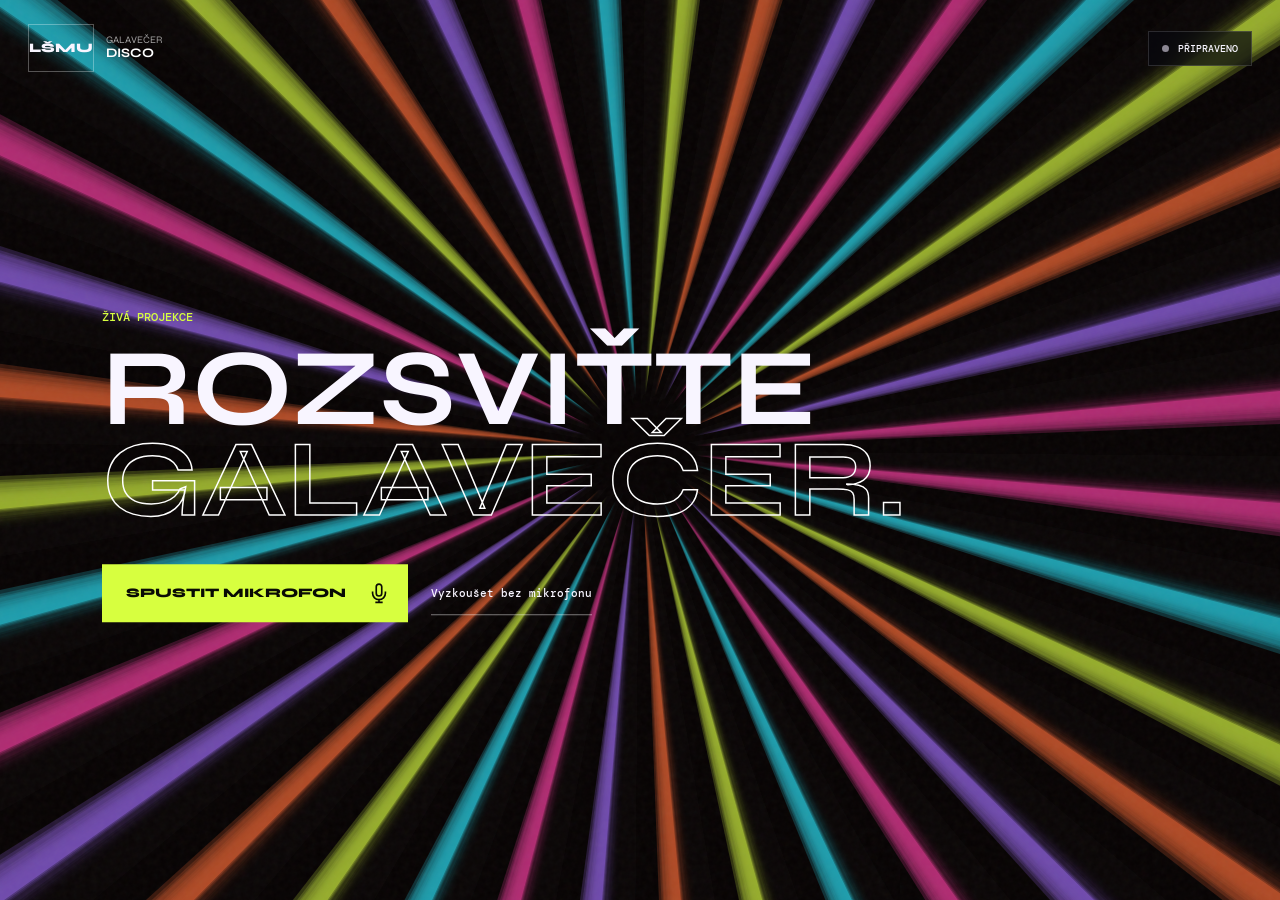
==== index.html @ 45fd3e60 "Create LSMU gala disco projection" ====
<!doctype html>
<html lang="cs">
  <head>
    <meta charset="UTF-8" />
    <meta name="viewport" content="width=device-width, initial-scale=1.0" />
    <meta name="theme-color" content="#05030a" />
    <title>LŠMU Disco</title>
    <link rel="stylesheet" href="styles.css" />
  </head>
  <body>
    <canvas id="stage" aria-label="Hudební vizualizace"></canvas>

    <header class="topbar">
      <div class="brand" aria-label="LŠMU Disco">
        <span class="brand-mark">LŠMU</span>
        <span class="brand-copy">Galavečer<br /><strong>Disco</strong></span>
      </div>
      <div class="status" id="status">
        <i></i>
        <span>Připraveno</span>
      </div>
    </header>

    <main class="welcome" id="welcome">
      <p class="eyebrow">Živá projekce</p>
      <h1>Rozsviťte<br /><em>galavečer.</em></h1>
      <button class="start-button" id="startButton">
        <span>Spustit mikrofon</span>
        <svg viewBox="0 0 24 24" aria-hidden="true"><path d="M12 15a3 3 0 0 0 3-3V5a3 3 0 1 0-6 0v7a3 3 0 0 0 3 3Z"/><path d="M19 10v2a7 7 0 0 1-14 0v-2M12 19v3M8 22h8"/></svg>
      </button>
      <button class="demo-button" id="demoButton">Vyzkoušet bez mikrofonu</button>
    </main>

    <aside class="guest-panel" id="guestPanel">
      <div class="guest-panel-copy">
        <span>Vzkazy na plátno</span>
        <strong>Naskenuj a napiš nám</strong>
        <small id="guestUrl"></small>
      </div>
      <img id="guestQr" alt="QR kód pro odeslání vzkazu" />
    </aside>

    <section class="message-stage" id="messageStage" aria-live="polite">
      <p id="messageText"></p>
      <span id="messageAuthor"></span>
    </section>

    <nav class="controls" id="controls" aria-label="Ovládání projekce">
      <button class="icon-button" id="previousButton" title="Předchozí efekt" aria-label="Předchozí efekt">
        <svg viewBox="0 0 24 24"><path d="m15 18-6-6 6-6" /></svg>
      </button>
      <div class="scene-readout">
        <span>Efekt</span>
        <strong id="sceneName">Paprsky</strong>
      </div>
      <button class="icon-button" id="nextButton" title="Další efekt" aria-label="Další efekt">
        <svg viewBox="0 0 24 24"><path d="m9 18 6-6-6-6" /></svg>
      </button>
      <span class="divider"></span>
      <button class="icon-button laser-button" id="laserButton" title="Zobrazit LŠMU" aria-label="Zobrazit LŠMU">LŠ</button>
      <button class="icon-button" id="guestButton" title="Zobrazit QR kód" aria-label="Zobrazit QR kód" aria-pressed="true">
        <svg viewBox="0 0 24 24"><path d="M3 3h7v7H3zM14 3h7v7h-7zM3 14h7v7H3zM14 14h3v3h-3zM18 18h3v3h-3zM18 14h3M14 18v3" /></svg>
      </button>
      <button class="icon-button" id="autoButton" title="Automatické střídání" aria-label="Automatické střídání" aria-pressed="true">
        <svg viewBox="0 0 24 24"><path d="M20 7h-5V2M4 17h5v5M19 12a7 7 0 0 0-12-5L4 10M5 12a7 7 0 0 0 12 5l3-3" /></svg>
      </button>
      <button class="icon-button" id="fullscreenButton" title="Celá obrazovka" aria-label="Celá obrazovka">
        <svg viewBox="0 0 24 24"><path d="M8 3H3v5M16 3h5v5M8 21H3v-5M16 21h5v-5" /></svg>
      </button>
    </nav>

    <script src="config.js"></script>
    <script src="app.js"></script>
  </body>
</html>
---- styles.css ----
@import url('https://fonts.googleapis.com/css2?family=DM+Mono:wght@400;500&family=Syne:wght@600;700;800&display=swap');

:root {
  color-scheme: dark;
  font-family: 'Syne', sans-serif;
  background: #05030a;
  color: #f8f5ff;
  --acid: #d7ff3f;
  --pink: #ff3ca6;
  --cyan: #24e8ff;
  --panel: rgba(8, 7, 15, 0.72);
}

* { box-sizing: border-box; }

html, body { width: 100%; height: 100%; margin: 0; overflow: hidden; }

body {
  background: #05030a;
  isolation: isolate;
}

body::after {
  content: '';
  position: fixed;
  inset: 0;
  z-index: 2;
  pointer-events: none;
  opacity: .15;
  background-image: url("data:image/svg+xml,%3Csvg viewBox='0 0 180 180' xmlns='http://www.w3.org/2000/svg'%3E%3Cfilter id='n'%3E%3CfeTurbulence type='fractalNoise' baseFrequency='.8' numOctaves='4' stitchTiles='stitch'/%3E%3C/filter%3E%3Crect width='100%25' height='100%25' filter='url(%23n)' opacity='.28'/%3E%3C/svg%3E");
}

#stage { position: fixed; inset: 0; width: 100%; height: 100%; }

.topbar {
  position: fixed;
  z-index: 4;
  top: 0;
  left: 0;
  right: 0;
  display: flex;
  align-items: center;
  justify-content: space-between;
  padding: 24px 28px;
  transition: opacity .4s ease;
}

.brand { display: flex; align-items: center; gap: 12px; }

.brand-mark {
  display: grid;
  place-items: center;
  width: 66px;
  height: 48px;
  border: 1px solid rgba(255,255,255,.3);
  font-size: 13px;
  font-weight: 800;
}

.brand-copy { font-size: 10px; line-height: 1.15; text-transform: uppercase; letter-spacing: 0; color: rgba(255,255,255,.64); }
.brand-copy strong { color: #fff; font-size: 13px; }

.status {
  display: flex;
  align-items: center;
  gap: 9px;
  padding: 10px 13px;
  border: 1px solid rgba(255,255,255,.14);
  background: var(--panel);
  backdrop-filter: blur(16px);
  font: 500 10px 'DM Mono', monospace;
  text-transform: uppercase;
}

.status i { width: 7px; height: 7px; border-radius: 50%; background: #8b8793; }
.status.live i { background: var(--acid); box-shadow: 0 0 12px var(--acid); animation: pulse 1.2s infinite; }

.welcome {
  position: fixed;
  z-index: 3;
  left: clamp(28px, 8vw, 120px);
  top: 50%;
  transform: translateY(-45%);
  max-width: 700px;
  transition: opacity .6s ease, transform .6s ease;
}

.welcome.hidden { opacity: 0; transform: translateY(-42%); pointer-events: none; }

.guest-panel {
  position: fixed;
  z-index: 4;
  top: 94px;
  right: 28px;
  display: flex;
  align-items: center;
  gap: 14px;
  padding: 12px;
  border: 1px solid rgba(255,255,255,.18);
  background: rgba(5, 3, 10, .82);
  backdrop-filter: blur(18px);
  opacity: 0;
  transform: translateX(24px);
  pointer-events: none;
  transition: opacity .4s ease, transform .4s ease;
}

.guest-panel.visible { opacity: 1; transform: translateX(0); pointer-events: auto; }
.guest-panel-copy { width: 145px; }
.guest-panel-copy span { display: block; margin-bottom: 5px; color: var(--acid); font: 500 9px 'DM Mono', monospace; text-transform: uppercase; }
.guest-panel-copy strong { display: block; font-size: 14px; line-height: 1.12; text-transform: uppercase; }
.guest-panel-copy small { display: block; overflow: hidden; margin-top: 8px; color: rgba(255,255,255,.5); font: 400 8px 'DM Mono', monospace; white-space: nowrap; text-overflow: ellipsis; }
.guest-panel img { width: 92px; height: 92px; padding: 5px; background: #fff; }

.message-stage {
  position: fixed;
  z-index: 4;
  left: 50%;
  top: 48%;
  width: min(1100px, calc(100% - 48px));
  transform: translate(-50%, -42%) scale(.94);
  text-align: center;
  opacity: 0;
  pointer-events: none;
  transition: opacity .55s ease, transform .55s cubic-bezier(.2,.8,.2,1);
}

.message-stage.visible { opacity: 1; transform: translate(-50%, -50%) scale(1); }
.message-stage p { margin: 0; font-size: clamp(36px, 7vw, 104px); font-weight: 800; line-height: .96; overflow-wrap: anywhere; text-shadow: 0 0 16px #ff3ca6, 0 0 42px rgba(255,60,166,.75), 4px 4px 0 #101015; }
.message-stage span { display: block; margin-top: 22px; color: var(--acid); font: 500 clamp(12px, 1.5vw, 20px) 'DM Mono', monospace; text-transform: uppercase; text-shadow: 0 0 14px rgba(215,255,63,.8); }

.eyebrow {
  margin: 0 0 18px;
  color: var(--acid);
  font: 500 12px 'DM Mono', monospace;
  text-transform: uppercase;
}

h1 { margin: 0 0 38px; font-size: clamp(50px, 8.5vw, 128px); line-height: .84; letter-spacing: 0; text-transform: uppercase; }
h1 em { color: transparent; font-style: normal; -webkit-text-stroke: 1.5px #fff; }

button { font: inherit; color: inherit; cursor: pointer; }

.start-button {
  display: inline-flex;
  align-items: center;
  gap: 22px;
  min-height: 58px;
  padding: 0 18px 0 24px;
  border: 0;
  background: var(--acid);
  color: #090b04;
  font-size: 13px;
  font-weight: 800;
  text-transform: uppercase;
}

.start-button svg { width: 22px; fill: none; stroke: currentColor; stroke-width: 1.8; }
.start-button:hover { background: #fff; }

.demo-button { margin-left: 20px; padding: 14px 0; border: 0; border-bottom: 1px solid rgba(255,255,255,.45); background: none; font: 500 11px 'DM Mono', monospace; }

.controls {
  position: fixed;
  z-index: 5;
  left: 50%;
  bottom: 26px;
  transform: translate(-50%, 120px);
  display: flex;
  align-items: center;
  gap: 6px;
  padding: 7px;
  border: 1px solid rgba(255,255,255,.15);
  background: var(--panel);
  backdrop-filter: blur(22px);
  opacity: 0;
  transition: opacity .45s ease, transform .45s ease;
}

.controls.visible { opacity: 1; transform: translate(-50%, 0); }

.icon-button {
  display: grid;
  place-items: center;
  width: 44px;
  height: 44px;
  padding: 0;
  border: 0;
  border-radius: 2px;
  background: transparent;
  transition: background .2s, color .2s;
}

.icon-button:hover, .icon-button[aria-pressed='true'] { background: rgba(255,255,255,.12); color: var(--acid); }
.icon-button svg { width: 19px; fill: none; stroke: currentColor; stroke-width: 1.8; stroke-linecap: square; }
.laser-button { color: var(--pink); font-size: 12px; font-weight: 800; }

.scene-readout { width: 104px; padding: 0 9px; }
.scene-readout span { display: block; margin-bottom: 2px; color: rgba(255,255,255,.44); font: 400 8px 'DM Mono', monospace; text-transform: uppercase; }
.scene-readout strong { display: block; overflow: hidden; font-size: 12px; white-space: nowrap; text-overflow: ellipsis; }
.divider { width: 1px; height: 24px; margin: 0 5px; background: rgba(255,255,255,.17); }

body.projecting .topbar { opacity: 0; }
body.projecting:hover .topbar { opacity: 1; }

@keyframes pulse { 50% { opacity: .45; } }

@media (max-width: 620px) {
  .topbar { padding: 16px; }
  .welcome { left: 22px; right: 22px; }
  h1 { margin-bottom: 28px; }
  .demo-button { display: block; margin: 14px 0 0; }
  .controls { bottom: 14px; width: calc(100% - 28px); justify-content: center; }
  .scene-readout { width: 84px; }
  .guest-panel { top: 78px; right: 14px; }
  .guest-panel-copy { display: none; }
  .guest-panel img { width: 78px; height: 78px; }
}

@media (prefers-reduced-motion: reduce) { * { animation: none !important; transition-duration: .01ms !important; } }
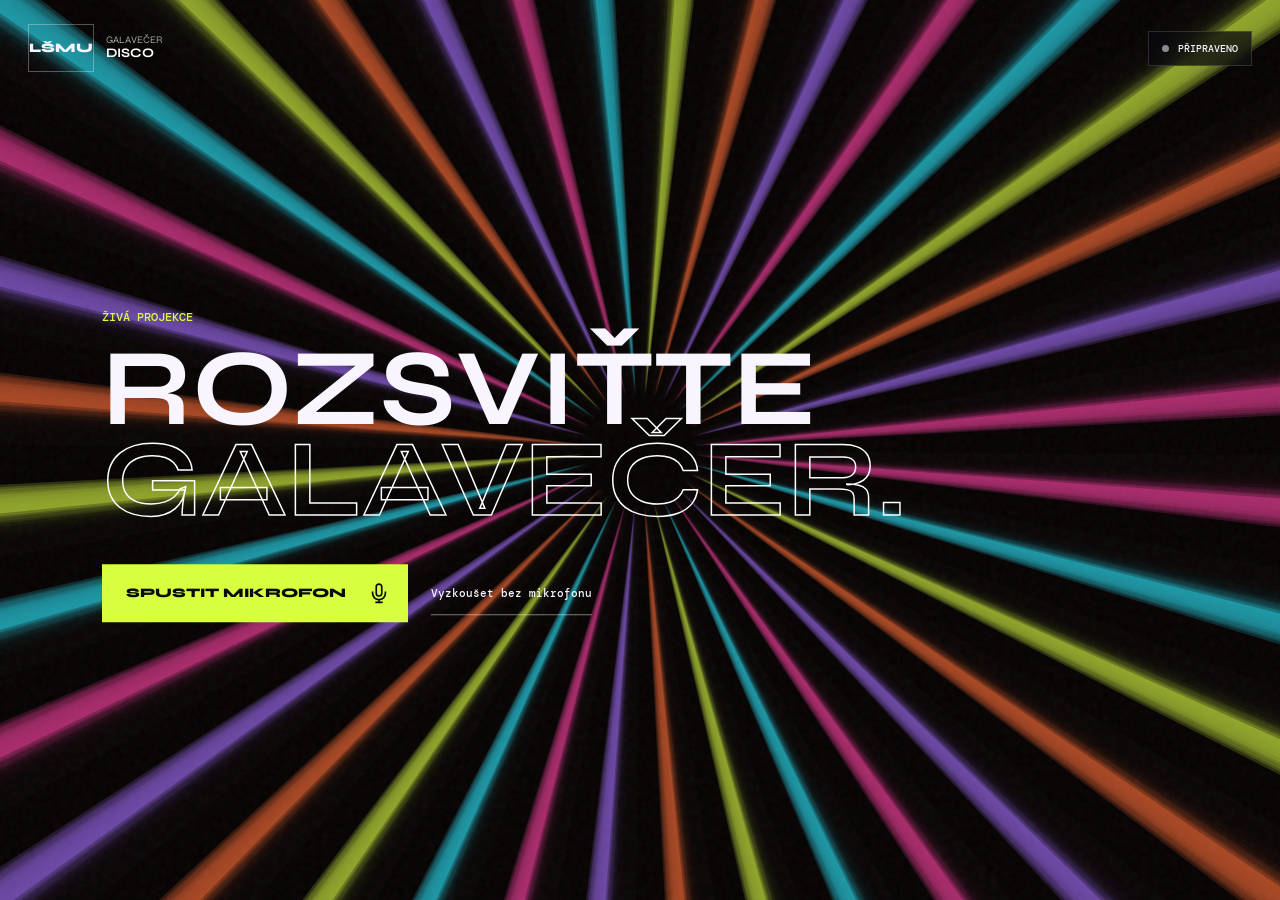
==== commit 1551f2f7: "Refresh projection script after deploy" ====
--- a/index.html
+++ b/index.html
@@ -70,6 +70,6 @@
     </nav>
 
     <script src="config.js"></script>
-    <script src="app.js"></script>
+    <script src="app.js?v=2"></script>
   </body>
 </html>
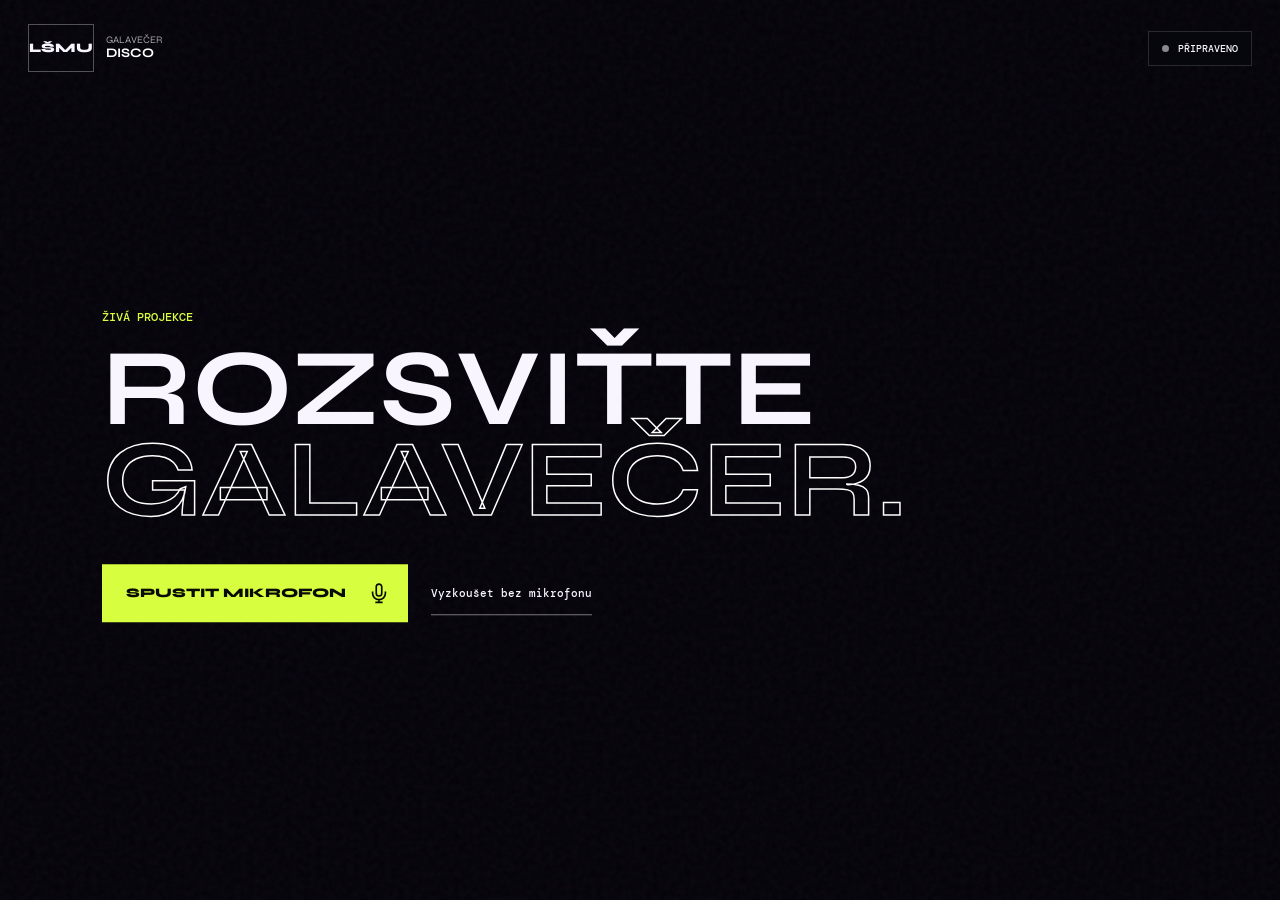
==== commit 27e246ed: "Restore live guest messages with MQTT" ====
--- a/index.html
+++ b/index.html
@@ -69,7 +69,8 @@
       </button>
     </nav>
 
-    <script src="config.js"></script>
-    <script src="app.js?v=2"></script>
+    <script src="https://cdn.jsdelivr.net/npm/mqtt@5.14.1/dist/mqtt.min.js"></script>
+    <script src="config.js?v=2"></script>
+    <script src="app.js?v=4"></script>
   </body>
 </html>
